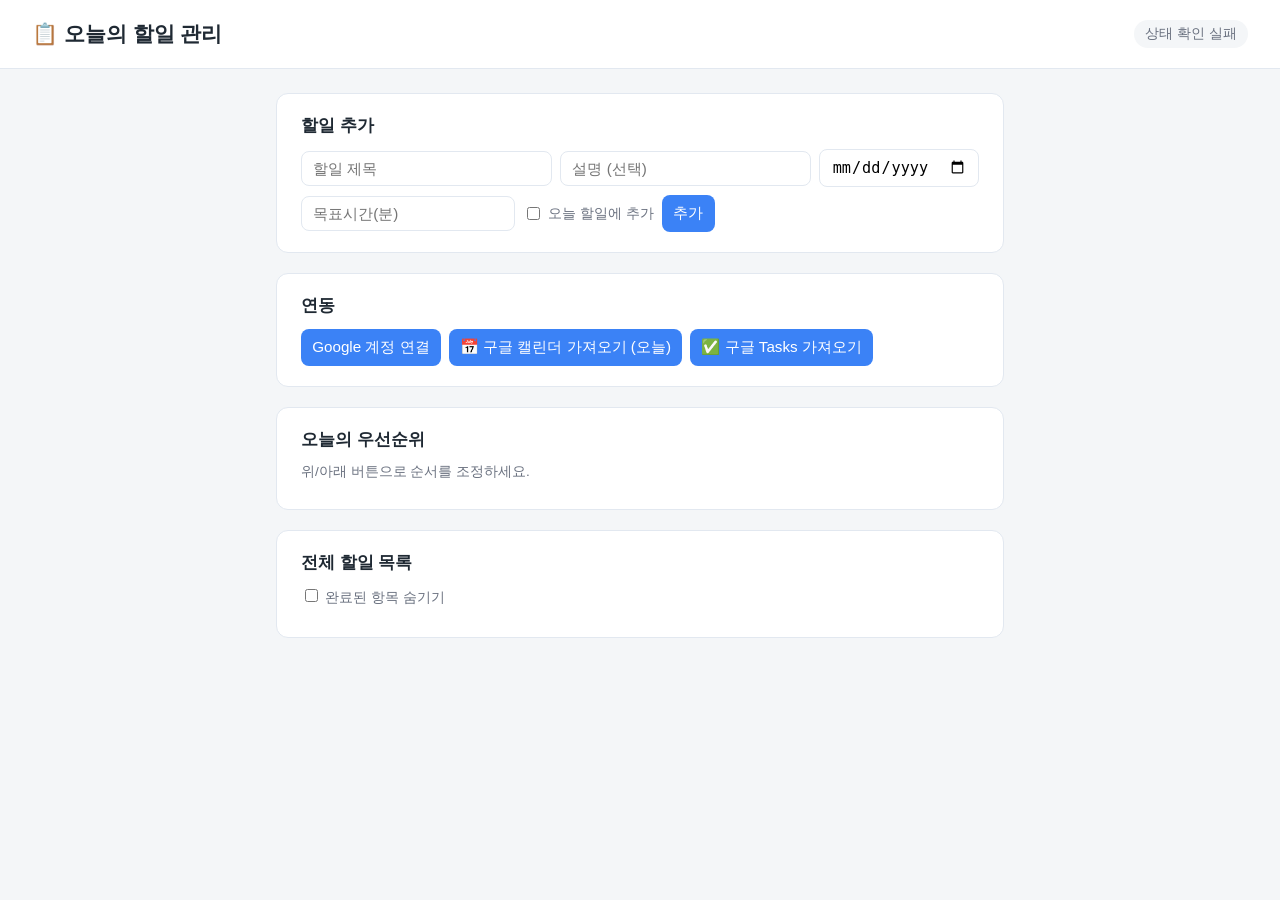
==== templates/index.html @ e8e4deac "Add daily todo management service Flask + SQLite app supporting due dates, today's priority ordering" ====
<!doctype html>
<html lang="ko">
<head>
  <meta charset="utf-8">
  <meta name="viewport" content="width=device-width, initial-scale=1">
  <title>오늘의 할일 관리</title>
  <link rel="stylesheet" href="/static/style.css">
</head>
<body>
  <header>
    <h1>📋 오늘의 할일 관리</h1>
    <div id="google-status" class="google-status">확인 중...</div>
  </header>

  <main>
    <section class="card">
      <h2>할일 추가</h2>
      <form id="add-form" class="add-form">
        <input type="text" id="f-title" placeholder="할일 제목" required>
        <input type="text" id="f-desc" placeholder="설명 (선택)">
        <input type="date" id="f-due">
        <input type="number" id="f-minutes" placeholder="목표시간(분)" min="0">
        <label class="checkbox-label">
          <input type="checkbox" id="f-add-today"> 오늘 할일에 추가
        </label>
        <button type="submit">추가</button>
      </form>
    </section>

    <section class="card">
      <h2>연동</h2>
      <div class="sync-actions">
        <button id="btn-google-connect">Google 계정 연결</button>
        <button id="btn-sync-calendar">📅 구글 캘린더 가져오기 (오늘)</button>
        <button id="btn-sync-tasks">✅ 구글 Tasks 가져오기</button>
      </div>
    </section>

    <section class="card">
      <h2>오늘의 우선순위</h2>
      <p class="hint">위/아래 버튼으로 순서를 조정하세요.</p>
      <ul id="today-list" class="todo-list"></ul>
    </section>

    <section class="card">
      <h2>전체 할일 목록</h2>
      <div class="filters">
        <label><input type="checkbox" id="f-hide-completed"> 완료된 항목 숨기기</label>
      </div>
      <ul id="all-list" class="todo-list"></ul>
    </section>
  </main>

  <script src="/static/app.js"></script>
</body>
</html>
---- static/style.css ----
:root {
  --bg: #f4f6f8;
  --card: #ffffff;
  --text: #1f2933;
  --muted: #6b7280;
  --accent: #3b82f6;
  --border: #e2e8f0;
  --done: #9ca3af;
}

* { box-sizing: border-box; }

body {
  margin: 0;
  font-family: -apple-system, BlinkMacSystemFont, "Segoe UI", Roboto, "Noto Sans KR", sans-serif;
  background: var(--bg);
  color: var(--text);
}

header {
  display: flex;
  align-items: center;
  justify-content: space-between;
  padding: 1.25rem 2rem;
  background: var(--card);
  border-bottom: 1px solid var(--border);
}

header h1 { font-size: 1.3rem; margin: 0; }

.google-status {
  font-size: 0.85rem;
  color: var(--muted);
  padding: 0.3rem 0.7rem;
  border-radius: 999px;
  background: var(--bg);
}
.google-status.ok { color: #16a34a; }
.google-status.warn { color: #d97706; }

main {
  max-width: 760px;
  margin: 1.5rem auto;
  padding: 0 1rem;
  display: flex;
  flex-direction: column;
  gap: 1.25rem;
}

.card {
  background: var(--card);
  border: 1px solid var(--border);
  border-radius: 12px;
  padding: 1.25rem 1.5rem;
}

.card h2 {
  margin: 0 0 0.75rem;
  font-size: 1.05rem;
}

.hint {
  margin: 0 0 0.5rem;
  color: var(--muted);
  font-size: 0.85rem;
}

.add-form {
  display: flex;
  flex-wrap: wrap;
  gap: 0.5rem;
  align-items: center;
}

.add-form input[type="text"] { flex: 1 1 160px; }
.add-form input[type="date"] { flex: 0 0 150px; }
.add-form input[type="number"] { flex: 0 0 130px; }

input, button {
  font-size: 0.95rem;
  padding: 0.5rem 0.7rem;
  border-radius: 8px;
  border: 1px solid var(--border);
}

button {
  background: var(--accent);
  color: white;
  border: none;
  cursor: pointer;
  white-space: nowrap;
}
button:hover { filter: brightness(1.05); }
button.secondary {
  background: var(--bg);
  color: var(--text);
  border: 1px solid var(--border);
}
button.danger { background: #ef4444; }

.checkbox-label {
  display: flex;
  align-items: center;
  gap: 0.3rem;
  font-size: 0.9rem;
  color: var(--muted);
}

.sync-actions {
  display: flex;
  flex-wrap: wrap;
  gap: 0.5rem;
}

.filters { margin-bottom: 0.6rem; font-size: 0.9rem; color: var(--muted); }

.todo-list {
  list-style: none;
  margin: 0;
  padding: 0;
  display: flex;
  flex-direction: column;
  gap: 0.5rem;
}

.todo-item {
  display: flex;
  align-items: center;
  gap: 0.6rem;
  padding: 0.6rem 0.75rem;
  border: 1px solid var(--border);
  border-radius: 10px;
  background: #fafbfc;
}

.todo-item.completed { opacity: 0.55; }
.todo-item.completed .todo-title { text-decoration: line-through; color: var(--done); }

.todo-main {
  flex: 1;
  min-width: 0;
}

.todo-title { font-weight: 600; }

.todo-meta {
  font-size: 0.8rem;
  color: var(--muted);
  display: flex;
  gap: 0.6rem;
  flex-wrap: wrap;
  margin-top: 0.15rem;
}

.badge {
  display: inline-block;
  padding: 0.05rem 0.5rem;
  border-radius: 999px;
  background: #eef2ff;
  color: #4338ca;
  font-size: 0.75rem;
}

.priority-controls {
  display: flex;
  flex-direction: column;
  gap: 0.15rem;
}
.priority-controls button {
  padding: 0.1rem 0.4rem;
  font-size: 0.75rem;
  background: var(--bg);
  color: var(--text);
  border: 1px solid var(--border);
}

.todo-actions {
  display: flex;
  gap: 0.4rem;
}
.todo-actions button {
  padding: 0.35rem 0.6rem;
  font-size: 0.8rem;
}

.empty {
  color: var(--muted);
  font-size: 0.9rem;
  padding: 0.5rem 0;
}
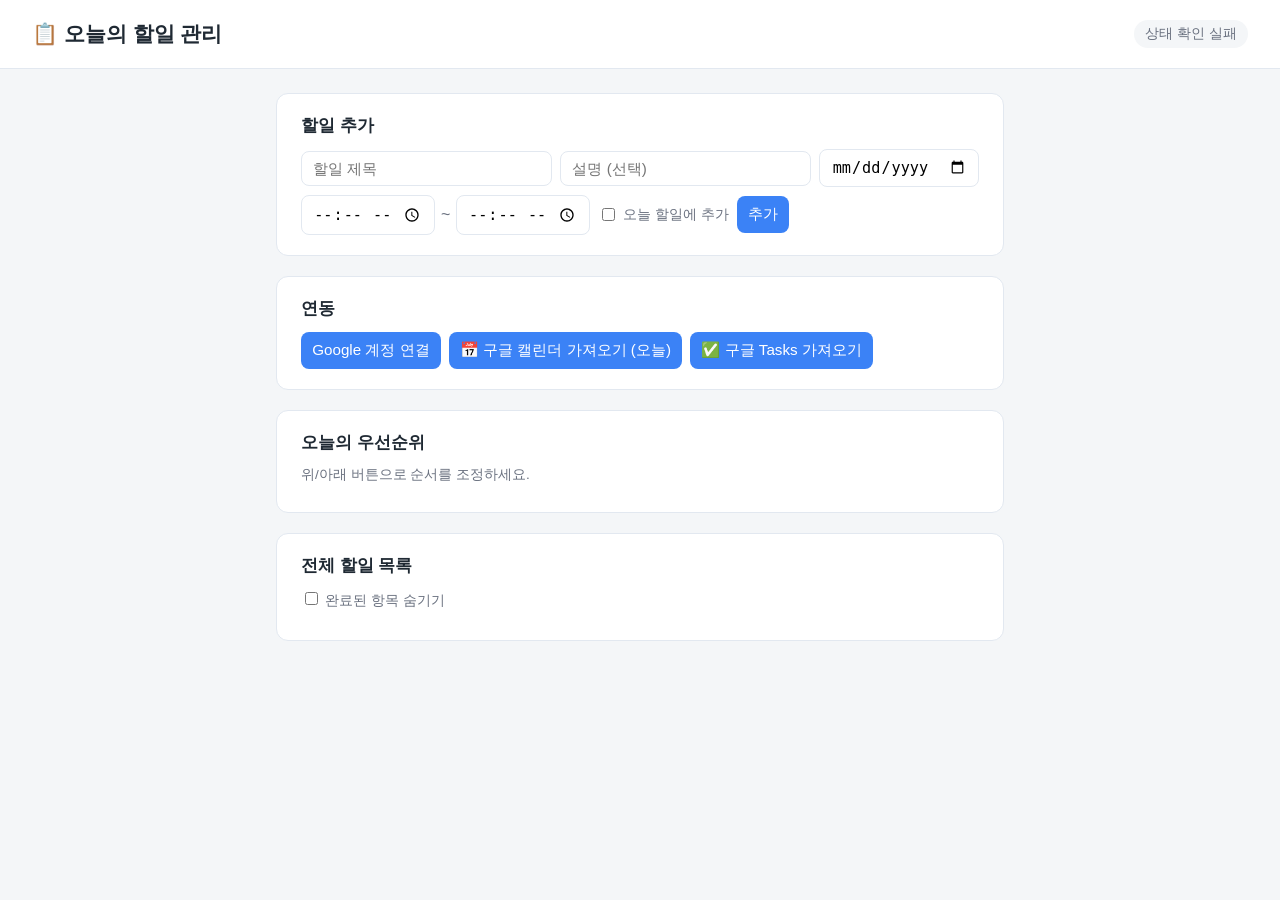
==== commit 5e54c9d9: "Replace target-minutes field with a start~end time range Todos now record start_time/end_time (e.g. " ====
--- a/templates/index.html
+++ b/templates/index.html
@@ -5,6 +5,12 @@
   <meta name="viewport" content="width=device-width, initial-scale=1">
   <title>오늘의 할일 관리</title>
   <link rel="stylesheet" href="/static/style.css">
+  <link rel="manifest" href="/static/manifest.json">
+  <link rel="icon" href="/static/icons/icon-192.png">
+  <link rel="apple-touch-icon" href="/static/icons/icon-192.png">
+  <meta name="theme-color" content="#3b82f6">
+  <meta name="apple-mobile-web-app-capable" content="yes">
+  <meta name="apple-mobile-web-app-title" content="할일관리">
 </head>
 <body>
   <header>
@@ -19,7 +25,11 @@
         <input type="text" id="f-title" placeholder="할일 제목" required>
         <input type="text" id="f-desc" placeholder="설명 (선택)">
         <input type="date" id="f-due">
-        <input type="number" id="f-minutes" placeholder="목표시간(분)" min="0">
+        <span class="time-range">
+          <input type="time" id="f-start-time" title="시작 시간">
+          <span>~</span>
+          <input type="time" id="f-end-time" title="종료 시간">
+        </span>
         <label class="checkbox-label">
           <input type="checkbox" id="f-add-today"> 오늘 할일에 추가
         </label>
--- a/static/style.css
+++ b/static/style.css
@@ -74,7 +74,14 @@
 
 .add-form input[type="text"] { flex: 1 1 160px; }
 .add-form input[type="date"] { flex: 0 0 150px; }
-.add-form input[type="number"] { flex: 0 0 130px; }
+
+.time-range {
+  display: inline-flex;
+  align-items: center;
+  gap: 0.35rem;
+  color: var(--muted);
+}
+.time-range input[type="time"] { flex: 0 0 110px; }
 
 input, button {
   font-size: 0.95rem;
@@ -188,3 +195,66 @@
   font-size: 0.9rem;
   padding: 0.5rem 0;
 }
+
+/* ---------------------------------------------------------- mobile layout */
+
+@media (max-width: 640px) {
+  header {
+    padding: 1rem;
+    flex-wrap: wrap;
+    gap: 0.5rem;
+  }
+  header h1 { font-size: 1.1rem; }
+
+  main {
+    margin: 1rem auto;
+    padding: 0 0.5rem;
+    gap: 1rem;
+  }
+
+  .card { padding: 1rem; }
+
+  .add-form { flex-direction: column; align-items: stretch; }
+  .add-form input[type="text"],
+  .add-form input[type="date"] { flex: 1 1 auto; width: 100%; }
+  .add-form .time-range { width: 100%; }
+  .add-form .time-range input[type="time"] { flex: 1 1 0; width: auto; }
+  .add-form button { width: 100%; padding: 0.7rem; }
+
+  .sync-actions { flex-direction: column; }
+  .sync-actions button { width: 100%; padding: 0.7rem; }
+
+  input, button { font-size: 1rem; }
+
+  .todo-item {
+    flex-wrap: wrap;
+    align-items: flex-start;
+  }
+  .todo-item input[type="checkbox"] {
+    width: 1.2rem;
+    height: 1.2rem;
+    margin-top: 0.2rem;
+  }
+  .todo-main { flex: 1 1 100%; order: 1; }
+  .todo-meta input[type="date"],
+  .todo-meta input[type="number"] { flex: 1 1 auto; }
+
+  .priority-controls {
+    order: 2;
+    flex-direction: row;
+  }
+  .priority-controls button {
+    padding: 0.5rem 0.8rem;
+    font-size: 0.9rem;
+  }
+
+  .todo-actions {
+    order: 3;
+    flex: 1 1 100%;
+    flex-wrap: wrap;
+  }
+  .todo-actions button {
+    flex: 1 1 auto;
+    padding: 0.55rem 0.5rem;
+  }
+}
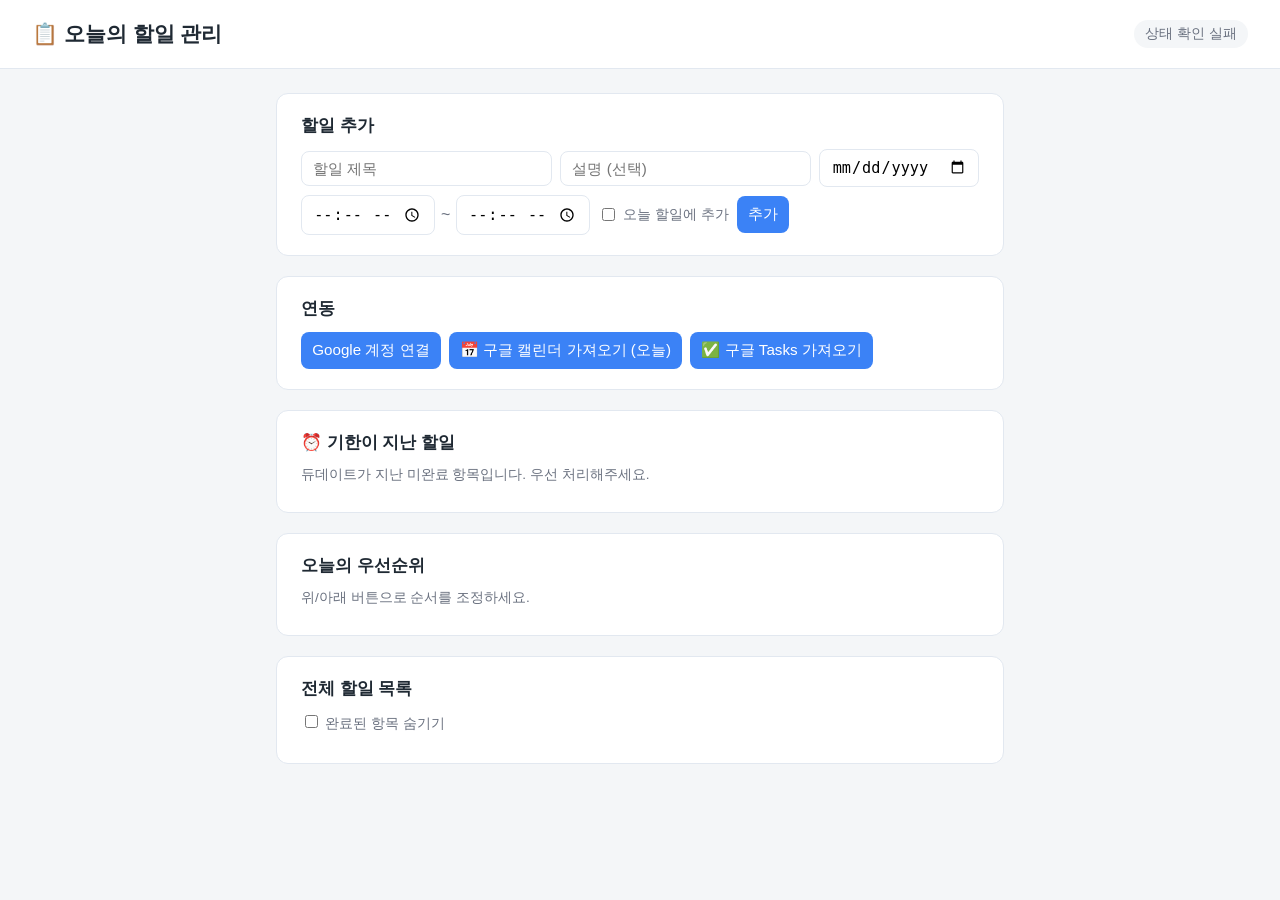
==== commit 5d4b01ec: "Add overdue todo section and urgency color coding - New "기한이 지난 할일" section lists incomplete todos w" ====
--- a/templates/index.html
+++ b/templates/index.html
@@ -46,6 +46,12 @@
       </div>
     </section>
 
+    <section class="card" id="overdue-card">
+      <h2>⏰ 기한이 지난 할일</h2>
+      <p class="hint">듀데이트가 지난 미완료 항목입니다. 우선 처리해주세요.</p>
+      <ul id="overdue-list" class="todo-list"></ul>
+    </section>
+
     <section class="card">
       <h2>오늘의 우선순위</h2>
       <p class="hint">위/아래 버튼으로 순서를 조정하세요.</p>
--- a/static/style.css
+++ b/static/style.css
@@ -6,6 +6,11 @@
   --accent: #3b82f6;
   --border: #e2e8f0;
   --done: #9ca3af;
+  --urgency-overdue-bg: #fde2e8;
+  --urgency-overdue-border: #f6a8bb;
+  --urgency-today-bg: #dff3fc;
+  --urgency-today-border: #94d3ee;
+  --urgency-future-bg: #ffffff;
 }
 
 * { box-sizing: border-box; }
@@ -137,7 +142,16 @@
   padding: 0.6rem 0.75rem;
   border: 1px solid var(--border);
   border-radius: 10px;
-  background: #fafbfc;
+  background: var(--urgency-future-bg);
+}
+
+.todo-item.urgency-overdue {
+  background: var(--urgency-overdue-bg);
+  border-color: var(--urgency-overdue-border);
+}
+.todo-item.urgency-today {
+  background: var(--urgency-today-bg);
+  border-color: var(--urgency-today-border);
 }
 
 .todo-item.completed { opacity: 0.55; }
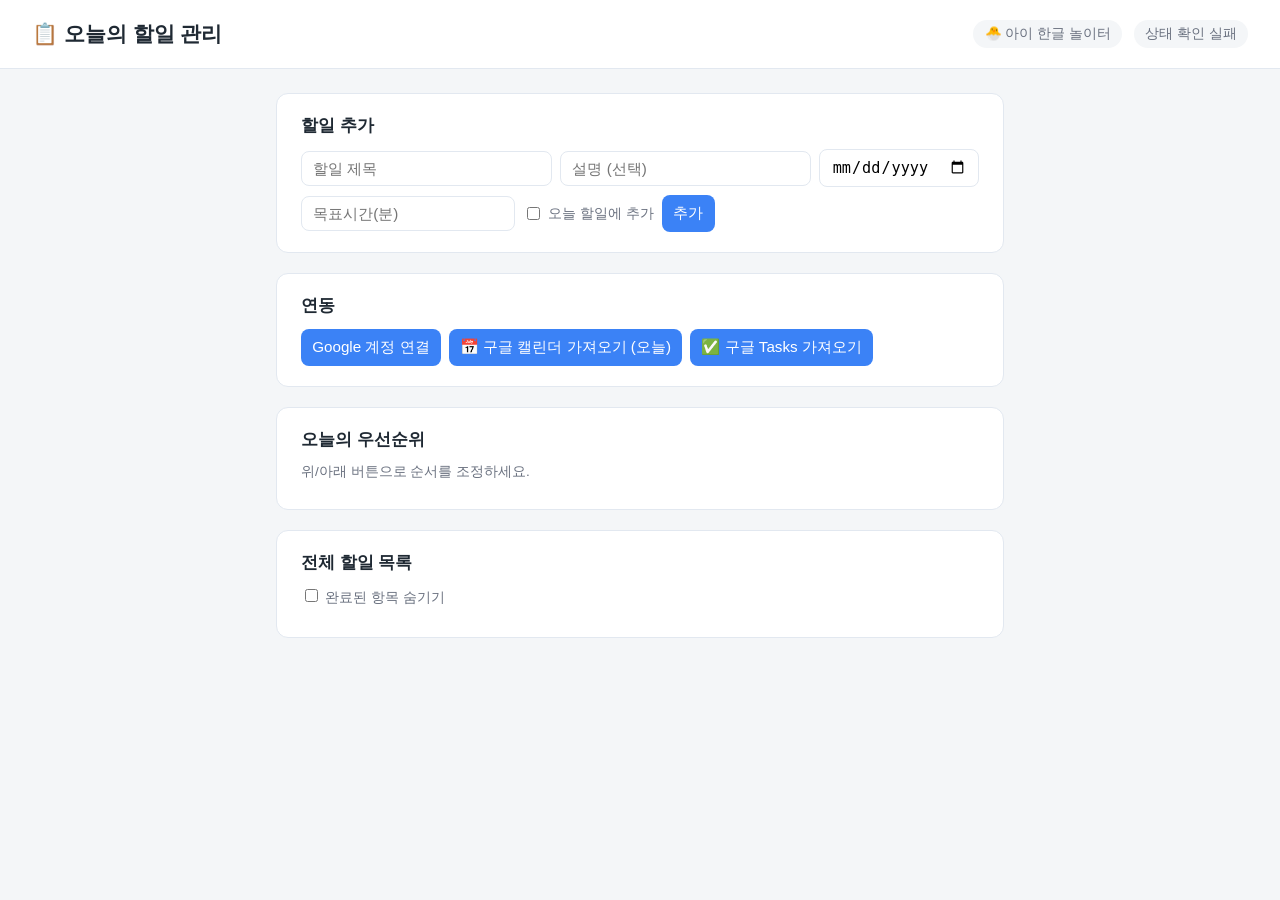
==== commit f0cec212: "Add toddler Hangul learning game (한글 놀이터) Adds a new /hangul-game page for a 3-year-old who doesn't " ====
--- a/templates/index.html
+++ b/templates/index.html
@@ -5,17 +5,14 @@
   <meta name="viewport" content="width=device-width, initial-scale=1">
   <title>오늘의 할일 관리</title>
   <link rel="stylesheet" href="/static/style.css">
-  <link rel="manifest" href="/static/manifest.json">
-  <link rel="icon" href="/static/icons/icon-192.png">
-  <link rel="apple-touch-icon" href="/static/icons/icon-192.png">
-  <meta name="theme-color" content="#3b82f6">
-  <meta name="apple-mobile-web-app-capable" content="yes">
-  <meta name="apple-mobile-web-app-title" content="할일관리">
 </head>
 <body>
   <header>
     <h1>📋 오늘의 할일 관리</h1>
-    <div id="google-status" class="google-status">확인 중...</div>
+    <div style="display:flex; align-items:center; gap:0.75rem;">
+      <a href="/hangul-game" class="google-status" style="text-decoration:none;">🐣 아이 한글 놀이터</a>
+      <div id="google-status" class="google-status">확인 중...</div>
+    </div>
   </header>
 
   <main>
@@ -25,11 +22,7 @@
         <input type="text" id="f-title" placeholder="할일 제목" required>
         <input type="text" id="f-desc" placeholder="설명 (선택)">
         <input type="date" id="f-due">
-        <span class="time-range">
-          <input type="time" id="f-start-time" title="시작 시간">
-          <span>~</span>
-          <input type="time" id="f-end-time" title="종료 시간">
-        </span>
+        <input type="number" id="f-minutes" placeholder="목표시간(분)" min="0">
         <label class="checkbox-label">
           <input type="checkbox" id="f-add-today"> 오늘 할일에 추가
         </label>
@@ -44,12 +37,6 @@
         <button id="btn-sync-calendar">📅 구글 캘린더 가져오기 (오늘)</button>
         <button id="btn-sync-tasks">✅ 구글 Tasks 가져오기</button>
       </div>
-    </section>
-
-    <section class="card" id="overdue-card">
-      <h2>⏰ 기한이 지난 할일</h2>
-      <p class="hint">듀데이트가 지난 미완료 항목입니다. 우선 처리해주세요.</p>
-      <ul id="overdue-list" class="todo-list"></ul>
     </section>
 
     <section class="card">
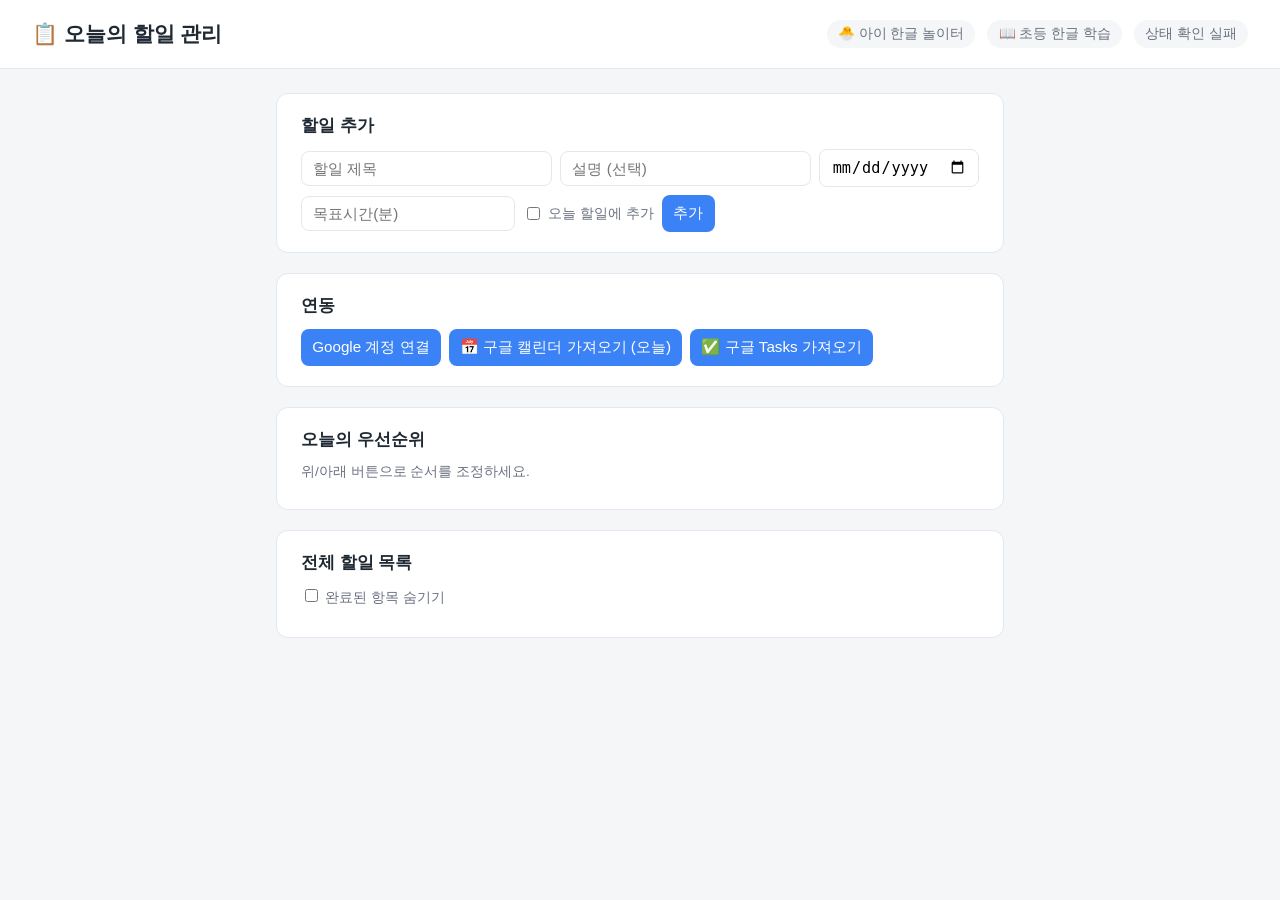
==== commit 8687e8d8: "초등학생용 한글(어휘) 학습 프로그램 추가 (/korean-study) 구몬 학습지 스타일로 학년군(1~2/3~4/5~6학년)별 레벨을 나누고, 국어·사회·과학·수학 교과서 어휘와" ====
--- a/templates/index.html
+++ b/templates/index.html
@@ -11,6 +11,7 @@
     <h1>📋 오늘의 할일 관리</h1>
     <div style="display:flex; align-items:center; gap:0.75rem;">
       <a href="/hangul-game" class="google-status" style="text-decoration:none;">🐣 아이 한글 놀이터</a>
+      <a href="/korean-study" class="google-status" style="text-decoration:none;">📖 초등 한글 학습</a>
       <div id="google-status" class="google-status">확인 중...</div>
     </div>
   </header>
